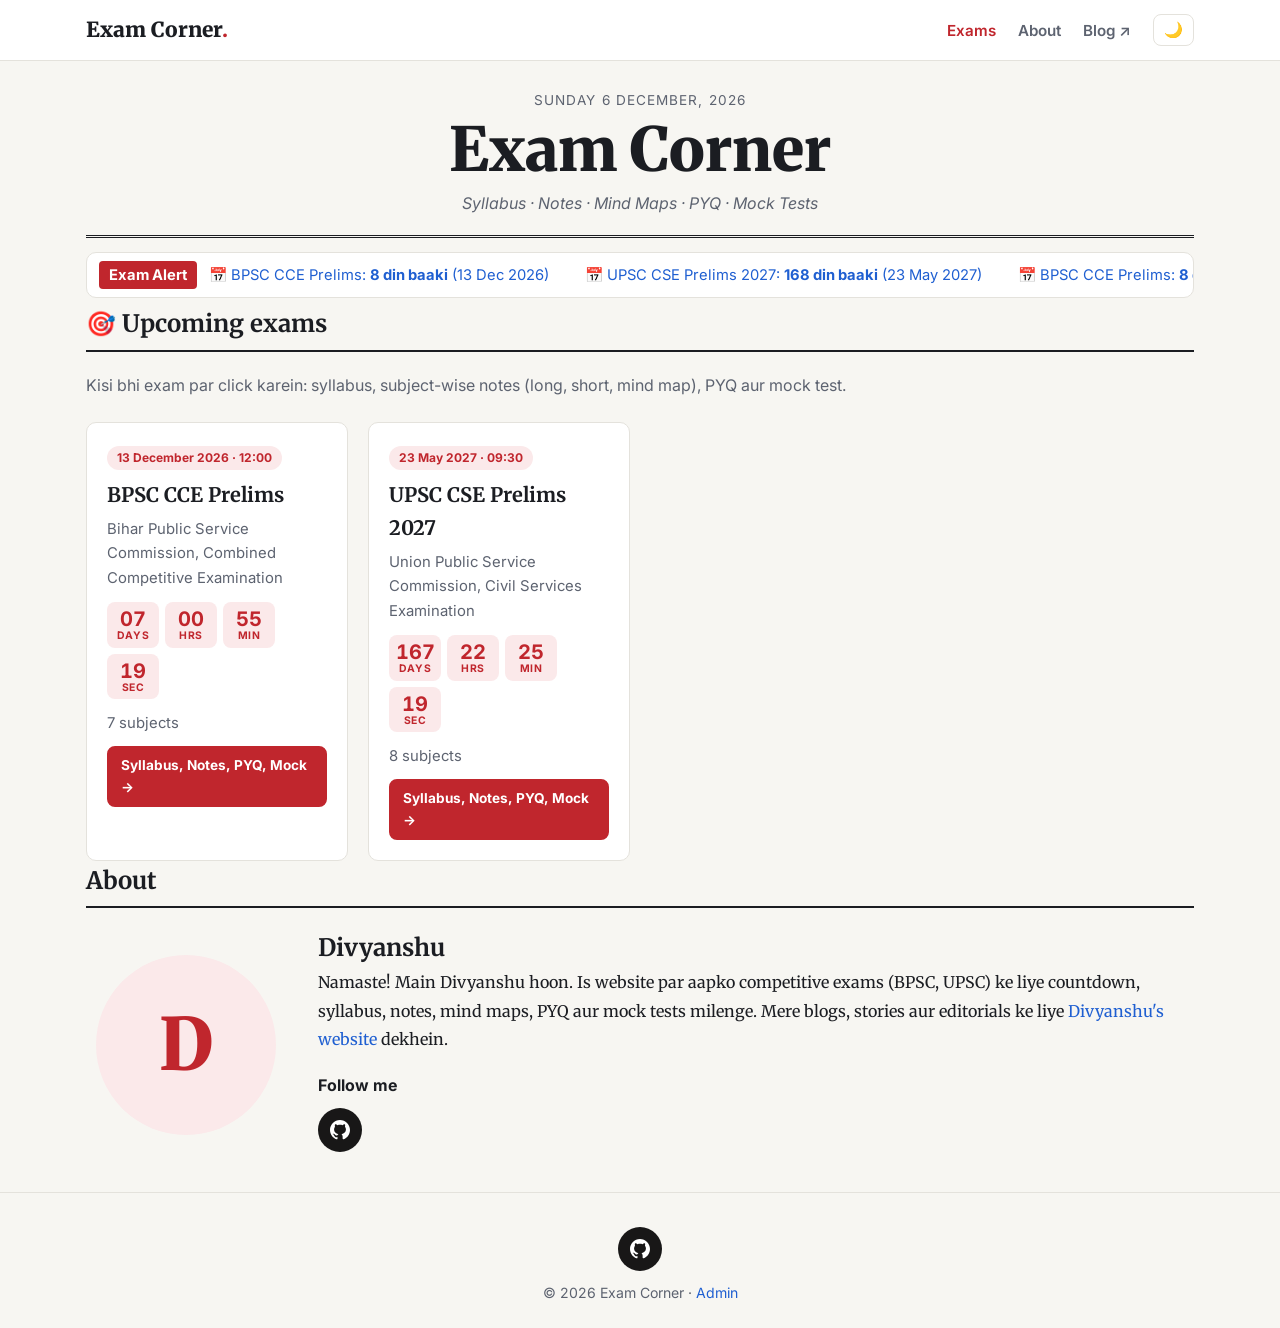
==== index.html @ 0c852ae3 "Add Exam Corner as its own website Moved from the DIVYANSHU repo: exam countdowns, syllabus, subject" ====
<!DOCTYPE html>
<html lang="en">
<head>
  <meta charset="UTF-8" />
  <meta name="viewport" content="width=device-width, initial-scale=1.0" />
  <title>Home</title>
  <meta name="description" content="Exam Corner: competitive exams ka countdown, syllabus, subject-wise notes, mind maps, PYQs aur mock tests." />
  <link rel="preconnect" href="https://fonts.googleapis.com" />
  <link href="https://fonts.googleapis.com/css2?family=Inter:wght@400;500;600;700;800&family=Merriweather:wght@400;700;900&display=swap" rel="stylesheet" />
  <link rel="stylesheet" href="css/style.css" />
</head>
<body>
  <div id="site-header"></div>

  <main>
    <div class="container">
      <div class="masthead" id="masthead"></div>
      <div class="ticker" id="ticker"></div>
    </div>

    <section class="container">
      <div class="section-head"><h2>🎯 Upcoming exams</h2></div>
      <p class="page-sub">Kisi bhi exam par click karein: syllabus, subject-wise notes (long, short, mind map), PYQ aur mock test.</p>
      <div class="grid" id="upcoming"></div>
    </section>

    <section class="container hidden" id="past-wrap">
      <div class="section-head"><h2>Past exams</h2></div>
      <div class="grid" id="past"></div>
    </section>

    <section class="container" id="about">
      <div class="section-head"><h2>About</h2></div>
      <div class="about">
        <div class="avatar" id="avatar"></div>
        <div>
          <h3 id="about-name" style="font-family:var(--serif);font-size:1.5rem"></h3>
          <div class="prose" id="about-text" style="font-size:1rem"></div>
          <h4 style="margin-top:12px">Follow me</h4>
          <div class="socials" id="about-socials"></div>
        </div>
      </div>
    </section>
  </main>

  <div id="site-footer"></div>

  <script src="js/vendor/marked.umd.js"></script>
  <script src="js/vendor/purify.min.js"></script>
  <script src="js/config.js"></script>
  <script src="js/icons.js"></script>
  <script src="js/common.js"></script>
  <script src="js/home.js"></script>
</body>
</html>
---- css/style.css ----
:root {
  --bg: #f7f6f2;
  --surface: #ffffff;
  --text: #1b1d22;
  --muted: #5d6370;
  --accent: #c0262d;
  --accent-soft: #fbe9ea;
  --link: #1f5fd1;
  --border: #e4e2dc;
  --ok: #1e8e4e;
  --ok-soft: #e3f4ea;
  --pick-soft: #e8f0fe;
  --bad: #c0262d;
  --warn: #b7791f;
  --radius: 10px;
  --max: 1140px;
  --serif: "Merriweather", Georgia, "Times New Roman", serif;
  --sans: "Inter", system-ui, -apple-system, "Segoe UI", Roboto, "Noto Sans Devanagari", sans-serif;
}

[data-theme="dark"] {
  --bg: #121318;
  --surface: #1b1d24;
  --text: #e9e9ec;
  --muted: #a0a5b1;
  --accent: #ff5a60;
  --accent-soft: #3a1d20;
  --link: #79a6ff;
  --border: #2c2f38;
  --ok: #4cc47f;
  --ok-soft: #173325;
  --pick-soft: #1d2a44;
}

* { box-sizing: border-box; margin: 0; padding: 0; }
html { scroll-behavior: smooth; }
body {
  font-family: var(--sans);
  background: var(--bg);
  color: var(--text);
  line-height: 1.65;
  overflow-x: hidden;
}
a { color: var(--link); text-decoration: none; }
a:hover { text-decoration: underline; }
img { max-width: 100%; height: auto; }
.container { max-width: var(--max); margin: 0 auto; padding: 0 16px; }
.hidden { display: none !important; }
.muted { color: var(--muted); }
.center { justify-content: center; text-align: center; }

/* ---------- Header ---------- */
.topbar { position: sticky; top: 0; z-index: 20; background: var(--surface); border-bottom: 1px solid var(--border); }
.nav { display: flex; align-items: center; justify-content: space-between; height: 60px; }
.logo { font-family: var(--serif); font-weight: 900; font-size: 1.3rem; color: var(--text); }
.logo span { color: var(--accent); }
.logo:hover { text-decoration: none; }
.nav-links { display: flex; gap: 22px; list-style: none; align-items: center; }
.nav-links a { color: var(--muted); font-weight: 600; font-size: 0.95rem; }
.nav-links a:hover, .nav-links a.active { color: var(--accent); text-decoration: none; }
.icon-btn {
  background: var(--surface); border: 1px solid var(--border); color: var(--text);
  border-radius: 8px; padding: 6px 10px; cursor: pointer; font-size: 0.95rem; font-weight: 600;
}
.menu-toggle { display: none; }
@media (max-width: 760px) {
  .menu-toggle { display: inline-block; }
  .nav-links {
    display: none; position: absolute; top: 60px; left: 0; right: 0; flex-direction: column; gap: 0;
    background: var(--surface); border-bottom: 1px solid var(--border);
  }
  .nav-links.open { display: flex; }
  .nav-links li { width: 100%; text-align: center; padding: 12px 0; }
}

/* ---------- Masthead (newspaper style) ---------- */
.masthead { text-align: center; padding: 28px 0 18px; border-bottom: 3px double var(--text); margin-bottom: 8px; }
.masthead .date { color: var(--muted); font-size: 0.85rem; text-transform: uppercase; letter-spacing: 0.08em; }
.masthead h1 { font-family: var(--serif); font-size: clamp(2.2rem, 7vw, 3.8rem); font-weight: 900; line-height: 1.1; margin: 6px 0; }
.masthead p { color: var(--muted); font-style: italic; }

.ticker {
  display: flex; align-items: center; gap: 12px; overflow: hidden; white-space: nowrap;
  background: var(--surface); border: 1px solid var(--border); border-radius: var(--radius);
  padding: 8px 12px; margin: 14px 0 6px; font-size: 0.92rem;
}
.ticker .label { background: var(--accent); color: #fff; font-weight: 700; padding: 2px 10px; border-radius: 4px; flex-shrink: 0; }
.ticker .track { display: flex; gap: 36px; animation: scroll 28s linear infinite; }
.ticker:hover .track { animation-play-state: paused; }
@keyframes scroll { from { transform: translateX(0); } to { transform: translateX(-50%); } }
@media (prefers-reduced-motion: reduce) { .ticker .track { animation: none; } }

/* ---------- Sections ---------- */
section { padding: 34px 0; }
.section-head { display: flex; align-items: baseline; justify-content: space-between; gap: 12px;
  border-bottom: 2px solid var(--text); padding-bottom: 6px; margin-bottom: 20px; }
.section-head h2 { font-family: var(--serif); font-size: 1.5rem; }
.section-head a { font-weight: 600; font-size: 0.9rem; white-space: nowrap; }
.page-title { font-family: var(--serif); font-size: clamp(1.8rem, 5vw, 2.4rem); line-height: 1.2; margin-bottom: 6px; }
.page-sub { color: var(--muted); margin-bottom: 24px; }

.grid { display: grid; grid-template-columns: repeat(auto-fill, minmax(260px, 1fr)); gap: 20px; }

.kicker { color: var(--accent); font-weight: 800; font-size: 0.75rem; text-transform: uppercase; letter-spacing: 0.08em; }
.meta { color: var(--muted); font-size: 0.85rem; }

/* ---------- Story cards ---------- */
.story { display: block; color: inherit; }
.story:hover { text-decoration: none; }
.story:hover h3, .story:hover h2 { color: var(--accent); }
.story h3 { font-family: var(--serif); font-size: 1.12rem; line-height: 1.35; margin: 4px 0 6px; }
.story p { color: var(--muted); font-size: 0.93rem; }
.thumb {
  width: 100%; aspect-ratio: 16 / 9; object-fit: cover; border-radius: 8px; margin-bottom: 10px;
  background: var(--accent-soft); display: flex; align-items: center; justify-content: center;
  font-family: var(--serif); font-size: 2.2rem; font-weight: 900; color: var(--accent);
}

.lead { display: grid; grid-template-columns: 1.7fr 1fr; gap: 28px; padding-bottom: 8px; }
.lead > .story { border-bottom: 1px solid var(--border); padding-bottom: 20px; }
.lead .story h2 { font-family: var(--serif); font-size: clamp(1.5rem, 4vw, 2.2rem); line-height: 1.2; margin: 6px 0 10px; }
.lead .story p { font-size: 1.05rem; }
.headlines { display: flex; flex-direction: column; }
.headlines .story { padding: 12px 0; border-bottom: 1px solid var(--border); }
.headlines .story:first-child { padding-top: 0; }
.headlines .story h3 { font-size: 1rem; }
@media (max-width: 760px) { .lead { grid-template-columns: 1fr; } }

.list-item { display: grid; grid-template-columns: 1fr 180px; gap: 18px; padding: 18px 0; border-bottom: 1px solid var(--border); }
.list-item .thumb { margin: 0; font-size: 1.6rem; }
@media (max-width: 560px) { .list-item { grid-template-columns: 1fr 100px; } }

/* ---------- Generic card ---------- */
.card {
  display: block; color: inherit; background: var(--surface); border: 1px solid var(--border);
  border-radius: var(--radius); padding: 20px; transition: transform 0.15s, box-shadow 0.15s;
}
a.card:hover { text-decoration: none; transform: translateY(-2px); box-shadow: 0 8px 22px rgba(0, 0, 0, 0.08); }
.card h3 { font-size: 1.1rem; margin-bottom: 6px; }
.card p { color: var(--muted); font-size: 0.93rem; }

.tag {
  display: inline-block; background: var(--accent-soft); color: var(--accent); font-size: 0.75rem; font-weight: 700;
  padding: 2px 10px; border-radius: 999px;
}

/* ---------- Buttons, tabs, inputs ---------- */
.btn {
  display: inline-flex; align-items: center; gap: 6px; padding: 10px 20px; border-radius: 8px; font-weight: 700;
  background: var(--accent); color: #fff; border: 2px solid var(--accent); cursor: pointer; font-size: 0.95rem; font-family: inherit;
}
.btn:hover { text-decoration: none; opacity: 0.92; }
.btn.outline { background: transparent; color: var(--accent); }
.btn.small { padding: 6px 12px; font-size: 0.85rem; }
.btn.ghost { background: var(--surface); color: var(--text); border-color: var(--border); }
.btn:disabled { opacity: 0.5; cursor: not-allowed; }

.tabs { display: flex; gap: 8px; flex-wrap: wrap; margin-bottom: 18px; }
.tab {
  padding: 7px 16px; border: 1px solid var(--border); border-radius: 999px; background: var(--surface);
  color: var(--muted); cursor: pointer; font-size: 0.9rem; font-weight: 600; font-family: inherit;
}
.tab.active { background: var(--accent); color: #fff; border-color: var(--accent); }
.tab .count { opacity: 0.75; font-weight: 500; margin-left: 4px; }

.toolbar { display: flex; flex-wrap: wrap; gap: 12px; margin-bottom: 20px; align-items: center; }
input, select, textarea {
  padding: 10px 12px; border: 1px solid var(--border); border-radius: 8px; background: var(--surface);
  color: var(--text); font: inherit; font-size: 0.95rem; width: 100%;
}
.toolbar input[type="search"] { flex: 1; min-width: 200px; width: auto; }
textarea { min-height: 120px; resize: vertical; line-height: 1.55; }
label { font-weight: 600; font-size: 0.9rem; display: block; margin-bottom: 4px; }
.field { margin-bottom: 14px; }
.row { display: grid; grid-template-columns: repeat(auto-fit, minmax(180px, 1fr)); gap: 14px; }
.empty { color: var(--muted); text-align: center; padding: 36px 0; }

/* ---------- Social links ---------- */
.socials { display: flex; flex-wrap: wrap; gap: 10px; margin: 10px 0; }
.social {
  width: 44px; height: 44px; border-radius: 50%; display: inline-flex; align-items: center; justify-content: center;
  background: var(--brand); color: #fff; transition: transform 0.15s;
}
[data-theme="dark"] .social[style*="#000000"], [data-theme="dark"] .social[style*="#181717"] { background: #3a3d46; }
.social svg { width: 20px; height: 20px; }
.social:hover { transform: translateY(-2px) scale(1.06); text-decoration: none; }

.follow { background: var(--surface); border: 1px solid var(--border); border-radius: var(--radius); padding: 22px; text-align: center; }
.follow h3 { font-family: var(--serif); margin-bottom: 4px; }

/* ---------- About ---------- */
.about { display: grid; grid-template-columns: 200px 1fr; gap: 32px; align-items: center; }
.avatar {
  width: 180px; aspect-ratio: 1; border-radius: 50%; background: var(--accent-soft); color: var(--accent);
  display: flex; align-items: center; justify-content: center; font-family: var(--serif); font-size: 4.5rem; font-weight: 900;
  margin: 0 auto; overflow: hidden;
}
.avatar img { width: 100%; height: 100%; object-fit: cover; }
@media (max-width: 680px) { .about { grid-template-columns: 1fr; text-align: center; } .about .socials { justify-content: center; } }

/* ---------- Countdown ---------- */
.countdown { display: flex; gap: 6px; flex-wrap: wrap; }
.cd-box {
  display: inline-flex; flex-direction: column; align-items: center; min-width: 52px; padding: 6px 4px;
  background: var(--accent-soft); color: var(--accent); border-radius: 8px; line-height: 1.1;
}
.cd-box b { font-size: 1.25rem; font-variant-numeric: tabular-nums; }
.cd-box small { font-size: 0.65rem; text-transform: uppercase; font-weight: 700; letter-spacing: 0.05em; }
.countdown.big .cd-box { min-width: 72px; padding: 10px 6px; }
.countdown.big .cd-box b { font-size: 2rem; }
.cd-done { color: var(--ok); font-weight: 700; }

.exam-card h3 { font-family: var(--serif); font-size: 1.25rem; }
.exam-card .countdown { margin: 12px 0; }
.exam-hero { background: var(--surface); border: 1px solid var(--border); border-radius: var(--radius); padding: 24px; margin-bottom: 24px; }

/* ---------- Article / reader ---------- */
.reader { max-width: 740px; margin: 0 auto; padding: 32px 16px 48px; }
.reader h1 { font-family: var(--serif); font-size: clamp(1.8rem, 5.5vw, 2.6rem); line-height: 1.2; margin: 8px 0 12px; }
.reader .standfirst { font-size: 1.15rem; color: var(--muted); margin-bottom: 16px; font-family: var(--serif); }
.byline { display: flex; flex-wrap: wrap; justify-content: space-between; align-items: center; gap: 10px;
  border-top: 1px solid var(--border); border-bottom: 1px solid var(--border); padding: 10px 0; margin-bottom: 24px; }
.byline .tools { display: flex; gap: 6px; }
.cover { width: 100%; border-radius: var(--radius); margin-bottom: 24px; }
.breadcrumb { font-size: 0.85rem; color: var(--muted); margin-bottom: 8px; }

.prose { font-family: var(--serif); font-size: 1.08rem; line-height: 1.8; overflow-wrap: anywhere; }
.prose h1, .prose h2, .prose h3 { font-family: var(--sans); line-height: 1.3; margin: 1.6em 0 0.5em; }
.prose h2 { font-size: 1.4em; }
.prose h3 { font-size: 1.18em; }
.prose p, .prose ul, .prose ol, .prose blockquote, .prose table, .prose pre, .prose details { margin-bottom: 1.1em; }
.prose ul, .prose ol { padding-left: 1.5em; }
.prose li { margin-bottom: 0.3em; }
.prose img { border-radius: 8px; display: block; margin: 1em auto; }
.prose blockquote { border-left: 4px solid var(--accent); background: var(--accent-soft); padding: 12px 16px; border-radius: 0 8px 8px 0; }
.prose blockquote p:last-child { margin-bottom: 0; }
.prose table { border-collapse: collapse; width: 100%; font-family: var(--sans); font-size: 0.92em; display: block; overflow-x: auto; }
.prose th, .prose td { border: 1px solid var(--border); padding: 8px 10px; text-align: left; }
.prose th { background: var(--accent-soft); }
.prose code { background: var(--accent-soft); padding: 1px 5px; border-radius: 4px; font-size: 0.9em; }
.prose pre { background: var(--surface); border: 1px solid var(--border); padding: 12px; border-radius: 8px; overflow-x: auto; }
.prose hr { border: 0; border-top: 1px solid var(--border); margin: 2em 0; }
.prose details { border: 1px solid var(--border); border-radius: 8px; padding: 8px 14px; background: var(--surface); font-family: var(--sans); font-size: 0.95em; }
.prose summary { cursor: pointer; font-weight: 700; color: var(--ok); }
.prose details[open] summary { margin-bottom: 8px; }

.share { display: flex; flex-wrap: wrap; gap: 8px; align-items: center; margin: 28px 0; }
.share .social { width: 38px; height: 38px; }
.share .social svg { width: 17px; height: 17px; }

.mindmap { width: 100%; height: 70vh; min-height: 420px; border: 1px solid var(--border); border-radius: var(--radius); background: var(--surface); }
.mindmap-wrap { margin-bottom: 20px; }

/* ---------- Mock test ---------- */
.mock { max-width: 860px; margin: 0 auto; padding: 28px 16px 48px; }
.mock-bar { position: sticky; top: 60px; z-index: 5; display: flex; justify-content: space-between; align-items: center; gap: 10px;
  background: var(--surface); border: 1px solid var(--border); border-radius: var(--radius); padding: 10px 14px; margin-bottom: 16px; }
.timer { font-weight: 800; font-variant-numeric: tabular-nums; font-size: 1.1rem; }
.timer.low { color: var(--bad); }
.question { background: var(--surface); border: 1px solid var(--border); border-radius: var(--radius); padding: 22px; margin-bottom: 16px; }
.question .qtext { font-size: 1.08rem; font-weight: 600; margin-bottom: 14px; }
.question .qtext p { margin-bottom: 6px; }
.option {
  display: flex; gap: 10px; align-items: flex-start; padding: 11px 14px; border: 1px solid var(--border); border-radius: 8px;
  margin-bottom: 8px; cursor: pointer; font-weight: 500;
}
.option:hover { border-color: var(--link); }
.option input { width: auto; margin-top: 5px; }
.option.picked { border-color: var(--link); background: var(--pick-soft); }
.option.correct { border-color: var(--ok); background: var(--ok-soft); }
.option.wrong { border-color: var(--bad); background: var(--accent-soft); }
.palette { display: flex; flex-wrap: wrap; gap: 6px; margin: 14px 0; }
.palette button {
  width: 38px; height: 38px; border-radius: 8px; border: 1px solid var(--border); background: var(--surface);
  color: var(--text); font-weight: 700; cursor: pointer; font-family: inherit;
}
.palette button.answered { background: var(--ok); color: #fff; border-color: var(--ok); }
.palette button.marked { box-shadow: inset 0 0 0 3px var(--warn); }
.palette button.current { outline: 2px solid var(--accent); outline-offset: 2px; }
.score { display: grid; grid-template-columns: repeat(auto-fit, minmax(130px, 1fr)); gap: 12px; margin: 18px 0; }
.score div { background: var(--surface); border: 1px solid var(--border); border-radius: var(--radius); padding: 14px; text-align: center; }
.score b { display: block; font-size: 1.6rem; }
.explain { margin-top: 10px; padding: 10px 14px; border-radius: 8px; background: var(--ok-soft); font-size: 0.93rem; }

/* ---------- Admin ---------- */
.admin { max-width: 980px; margin: 0 auto; padding: 28px 16px 60px; }
.panel { background: var(--surface); border: 1px solid var(--border); border-radius: var(--radius); padding: 22px; margin-bottom: 20px; }
.panel h2 { font-size: 1.25rem; margin-bottom: 12px; }
.admin-list { list-style: none; }
.admin-list li { display: flex; justify-content: space-between; align-items: center; gap: 12px; padding: 10px 0; border-bottom: 1px solid var(--border); }
.admin-list li .actions { display: flex; gap: 6px; flex-shrink: 0; }
.editor-tools { display: flex; flex-wrap: wrap; gap: 4px; padding: 6px; border: 1px solid var(--border); border-bottom: 0; border-radius: 8px 8px 0 0; background: var(--bg); }
.editor-tools button { padding: 4px 9px; font-size: 0.85rem; }
.editor-tools + textarea { border-radius: 0 0 8px 8px; min-height: 340px; font-family: ui-monospace, Menlo, Consolas, monospace; font-size: 0.9rem; }
.preview { border: 1px dashed var(--border); border-radius: 8px; padding: 16px; min-height: 340px; }
.status { padding: 10px 14px; border-radius: 8px; margin-bottom: 16px; font-weight: 600; }
.status.ok { background: var(--ok-soft); color: var(--ok); }
.status.err { background: var(--accent-soft); color: var(--bad); }
.status.info { background: var(--bg); color: var(--muted); border: 1px solid var(--border); }
.qbuild { border: 1px solid var(--border); border-radius: 8px; padding: 14px; margin-bottom: 12px; background: var(--bg); }
.qbuild .opts { display: grid; grid-template-columns: auto 1fr; gap: 6px 8px; align-items: center; margin: 8px 0; }
.qbuild .opts input[type="radio"] { width: auto; }
.help { font-size: 0.85rem; color: var(--muted); margin-top: 4px; }
.help ol { padding-left: 20px; }
.subject-row { display: flex; gap: 8px; margin-bottom: 6px; }

/* ---------- Footer ---------- */
footer { border-top: 1px solid var(--border); padding: 24px 0; text-align: center; color: var(--muted); font-size: 0.88rem; margin-top: 30px; }

@media print {
  #site-header, #site-footer, .byline .tools, .share, .no-print { display: none !important; }
  body { background: #fff; color: #000; }
}
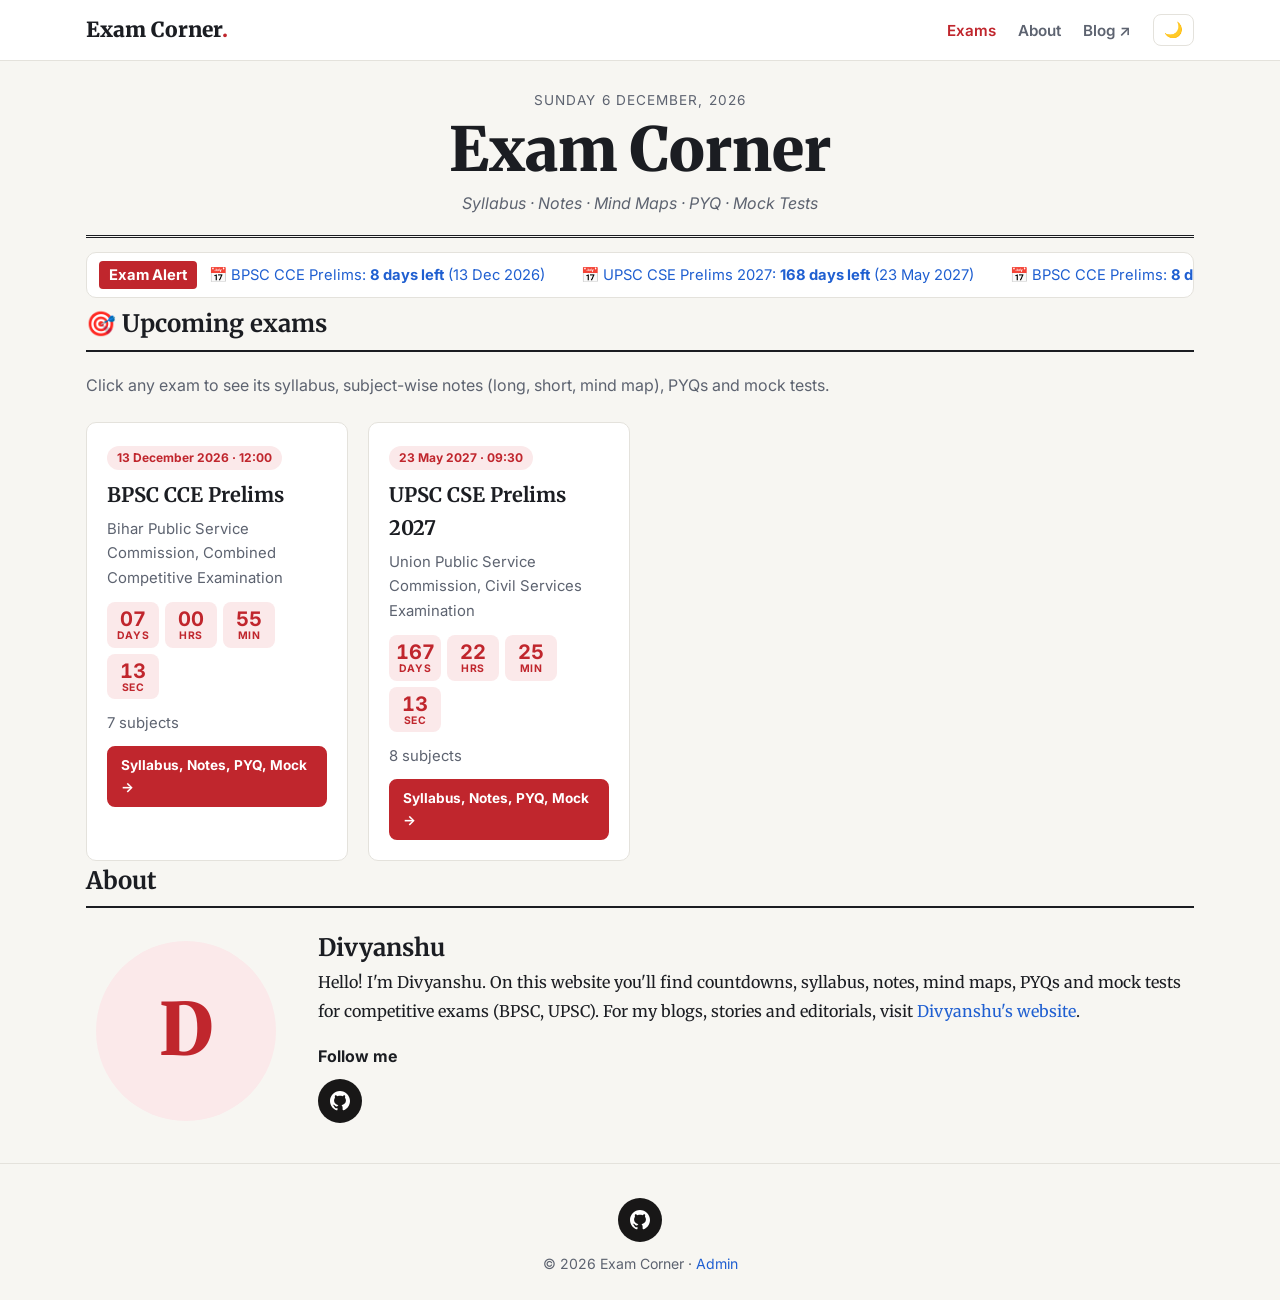
==== commit bd7d8ecd: "Switch all site and admin text to English Also version the CSS/JS links so browsers load fresh files" ====
--- a/index.html
+++ b/index.html
@@ -4,10 +4,10 @@
   <meta charset="UTF-8" />
   <meta name="viewport" content="width=device-width, initial-scale=1.0" />
   <title>Home</title>
-  <meta name="description" content="Exam Corner: competitive exams ka countdown, syllabus, subject-wise notes, mind maps, PYQs aur mock tests." />
+  <meta name="description" content="Exam Corner: countdowns, syllabus, subject-wise notes, mind maps, PYQs and mock tests for competitive exams." />
   <link rel="preconnect" href="https://fonts.googleapis.com" />
   <link href="https://fonts.googleapis.com/css2?family=Inter:wght@400;500;600;700;800&family=Merriweather:wght@400;700;900&display=swap" rel="stylesheet" />
-  <link rel="stylesheet" href="css/style.css" />
+  <link rel="stylesheet" href="css/style.css?v=3" />
 </head>
 <body>
   <div id="site-header"></div>
@@ -20,7 +20,7 @@
 
     <section class="container">
       <div class="section-head"><h2>🎯 Upcoming exams</h2></div>
-      <p class="page-sub">Kisi bhi exam par click karein: syllabus, subject-wise notes (long, short, mind map), PYQ aur mock test.</p>
+      <p class="page-sub">Click any exam to see its syllabus, subject-wise notes (long, short, mind map), PYQs and mock tests.</p>
       <div class="grid" id="upcoming"></div>
     </section>
 
@@ -45,11 +45,11 @@
 
   <div id="site-footer"></div>
 
-  <script src="js/vendor/marked.umd.js"></script>
-  <script src="js/vendor/purify.min.js"></script>
-  <script src="js/config.js"></script>
-  <script src="js/icons.js"></script>
-  <script src="js/common.js"></script>
-  <script src="js/home.js"></script>
+  <script src="js/vendor/marked.umd.js?v=3"></script>
+  <script src="js/vendor/purify.min.js?v=3"></script>
+  <script src="js/config.js?v=3"></script>
+  <script src="js/icons.js?v=3"></script>
+  <script src="js/common.js?v=3"></script>
+  <script src="js/home.js?v=3"></script>
 </body>
 </html>
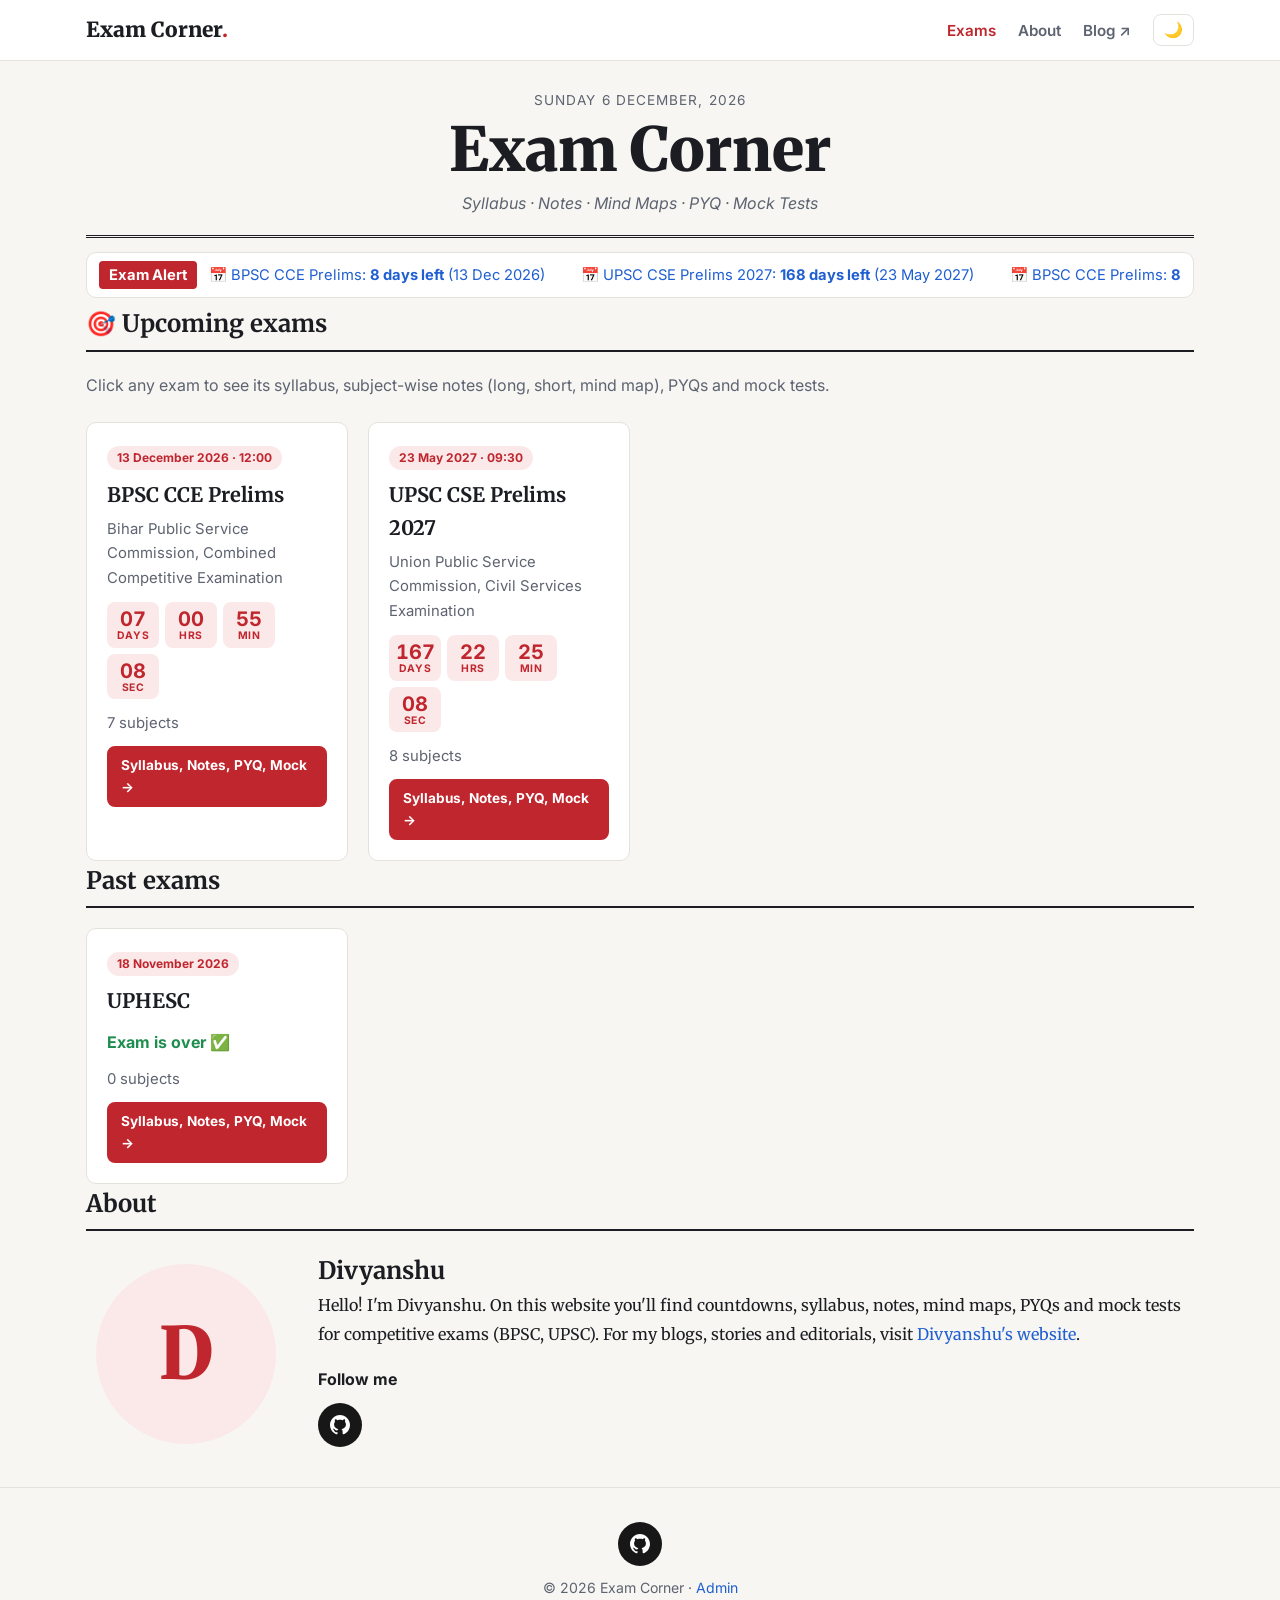
==== commit b70c0ddf: "Keep the moving exam ticker from sliding over the Exam Alert label Co-Authored-By: Claude Opus 5.5 <" ====
--- a/index.html
+++ b/index.html
@@ -7,7 +7,7 @@
   <meta name="description" content="Exam Corner: countdowns, syllabus, subject-wise notes, mind maps, PYQs and mock tests for competitive exams." />
   <link rel="preconnect" href="https://fonts.googleapis.com" />
   <link href="https://fonts.googleapis.com/css2?family=Inter:wght@400;500;600;700;800&family=Merriweather:wght@400;700;900&display=swap" rel="stylesheet" />
-  <link rel="stylesheet" href="css/style.css?v=3" />
+  <link rel="stylesheet" href="css/style.css?v=4" />
 </head>
 <body>
   <div id="site-header"></div>
@@ -45,11 +45,11 @@
 
   <div id="site-footer"></div>
 
-  <script src="js/vendor/marked.umd.js?v=3"></script>
-  <script src="js/vendor/purify.min.js?v=3"></script>
-  <script src="js/config.js?v=3"></script>
-  <script src="js/icons.js?v=3"></script>
-  <script src="js/common.js?v=3"></script>
-  <script src="js/home.js?v=3"></script>
+  <script src="js/vendor/marked.umd.js?v=4"></script>
+  <script src="js/vendor/purify.min.js?v=4"></script>
+  <script src="js/config.js?v=4"></script>
+  <script src="js/icons.js?v=4"></script>
+  <script src="js/common.js?v=4"></script>
+  <script src="js/home.js?v=4"></script>
 </body>
 </html>
--- a/css/style.css
+++ b/css/style.css
@@ -84,8 +84,9 @@
   background: var(--surface); border: 1px solid var(--border); border-radius: var(--radius);
   padding: 8px 12px; margin: 14px 0 6px; font-size: 0.92rem;
 }
-.ticker .label { background: var(--accent); color: #fff; font-weight: 700; padding: 2px 10px; border-radius: 4px; flex-shrink: 0; }
-.ticker .track { display: flex; gap: 36px; animation: scroll 28s linear infinite; }
+.ticker .label { background: var(--accent); color: #fff; font-weight: 700; padding: 2px 10px; border-radius: 4px; flex-shrink: 0; position: relative; z-index: 1; }
+.ticker .track-wrap { flex: 1; min-width: 0; overflow: hidden; }
+.ticker .track { display: flex; width: max-content; gap: 36px; animation: scroll 28s linear infinite; }
 .ticker:hover .track { animation-play-state: paused; }
 @keyframes scroll { from { transform: translateX(0); } to { transform: translateX(-50%); } }
 @media (prefers-reduced-motion: reduce) { .ticker .track { animation: none; } }
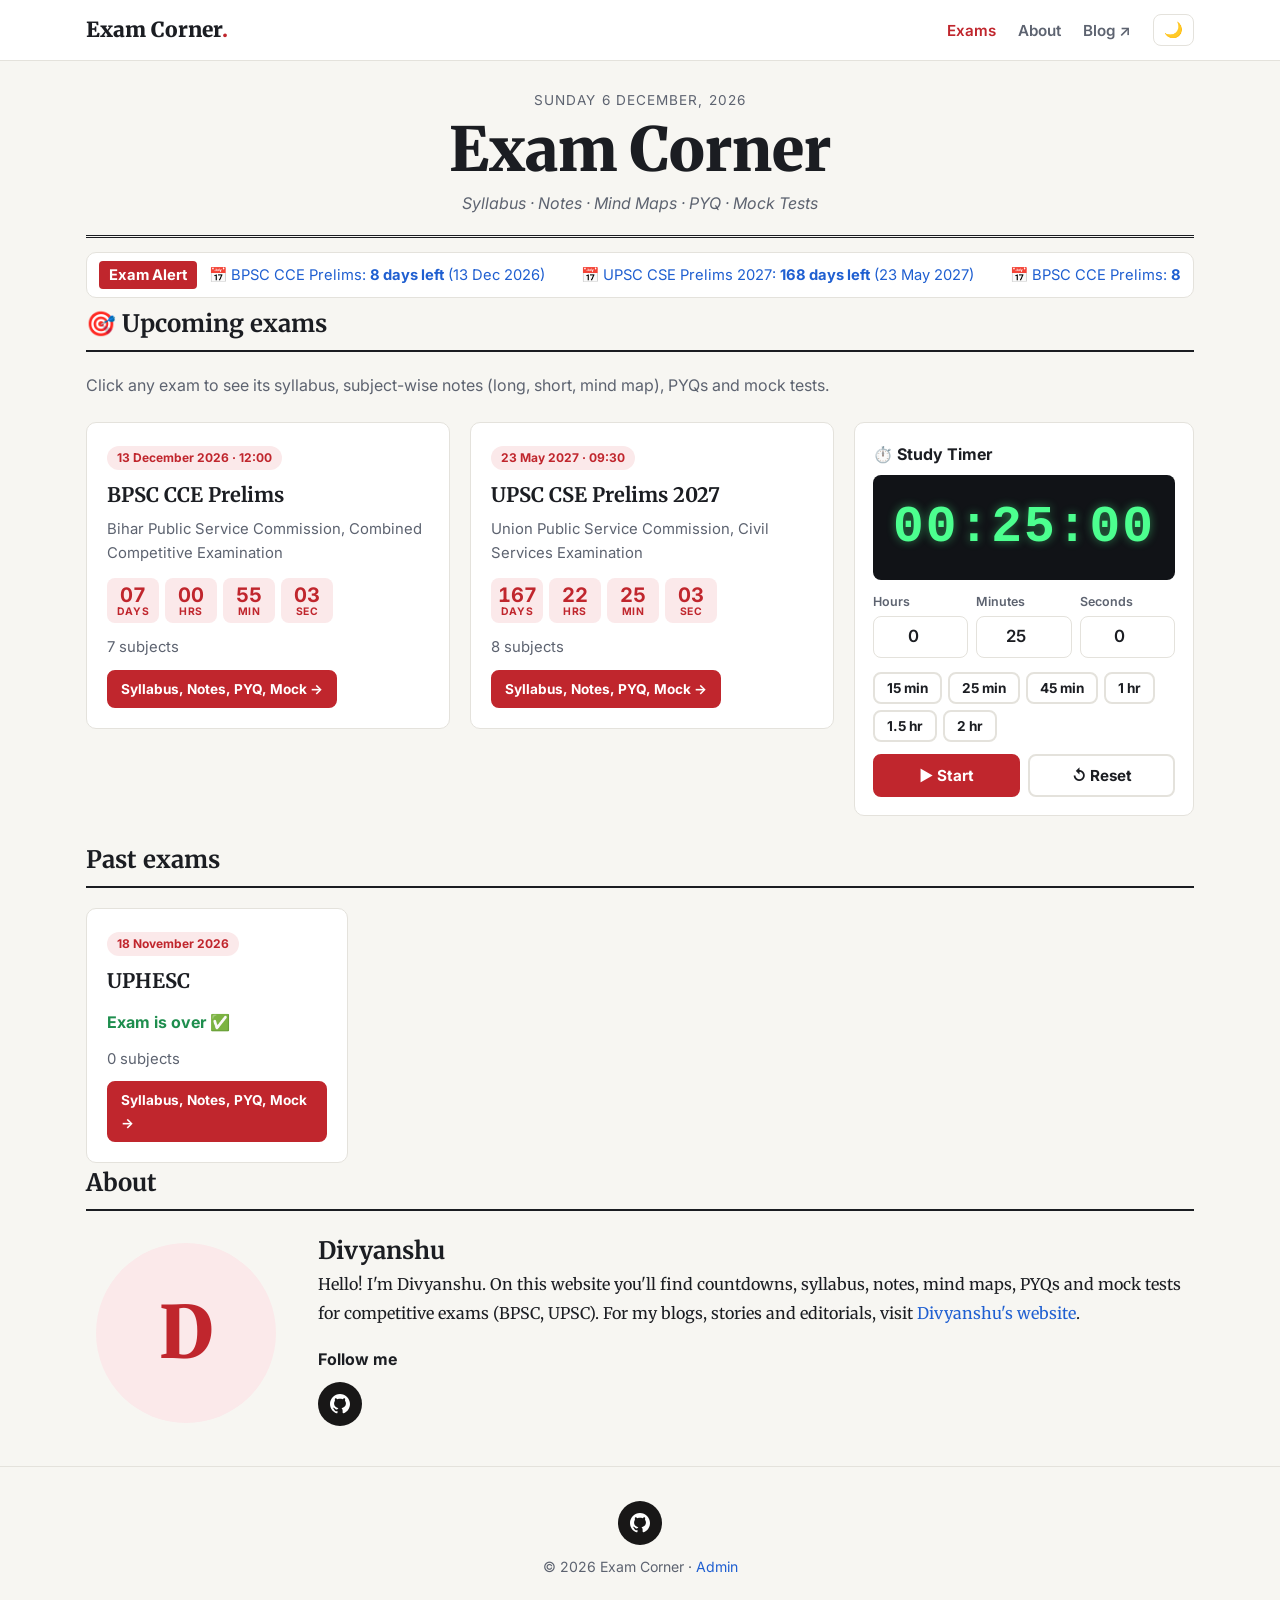
==== commit bd15d146: "Add a digital study timer to the home and exam pages Set hours/minutes/seconds or pick a preset, the" ====
--- a/index.html
+++ b/index.html
@@ -7,7 +7,7 @@
   <meta name="description" content="Exam Corner: countdowns, syllabus, subject-wise notes, mind maps, PYQs and mock tests for competitive exams." />
   <link rel="preconnect" href="https://fonts.googleapis.com" />
   <link href="https://fonts.googleapis.com/css2?family=Inter:wght@400;500;600;700;800&family=Merriweather:wght@400;700;900&display=swap" rel="stylesheet" />
-  <link rel="stylesheet" href="css/style.css?v=4" />
+  <link rel="stylesheet" href="css/style.css?v=5" />
 </head>
 <body>
   <div id="site-header"></div>
@@ -21,7 +21,10 @@
     <section class="container">
       <div class="section-head"><h2>🎯 Upcoming exams</h2></div>
       <p class="page-sub">Click any exam to see its syllabus, subject-wise notes (long, short, mind map), PYQs and mock tests.</p>
-      <div class="grid" id="upcoming"></div>
+      <div class="hero-row">
+        <div class="grid" id="upcoming"></div>
+        <div id="study-timer"></div>
+      </div>
     </section>
 
     <section class="container hidden" id="past-wrap">
@@ -45,11 +48,12 @@
 
   <div id="site-footer"></div>
 
-  <script src="js/vendor/marked.umd.js?v=4"></script>
-  <script src="js/vendor/purify.min.js?v=4"></script>
-  <script src="js/config.js?v=4"></script>
-  <script src="js/icons.js?v=4"></script>
-  <script src="js/common.js?v=4"></script>
-  <script src="js/home.js?v=4"></script>
+  <script src="js/vendor/marked.umd.js?v=5"></script>
+  <script src="js/vendor/purify.min.js?v=5"></script>
+  <script src="js/config.js?v=5"></script>
+  <script src="js/icons.js?v=5"></script>
+  <script src="js/common.js?v=5"></script>
+  <script src="js/timer.js?v=5"></script>
+  <script src="js/home.js?v=5"></script>
 </body>
 </html>
--- a/css/style.css
+++ b/css/style.css
@@ -312,3 +312,27 @@
   #site-header, #site-footer, .byline .tools, .share, .no-print { display: none !important; }
   body { background: #fff; color: #000; }
 }
+
+/* ---------- Study timer ---------- */
+.study-timer { background: var(--surface); border: 1px solid var(--border); border-radius: var(--radius); padding: 18px; }
+.st-head { display: flex; justify-content: space-between; align-items: center; gap: 8px; margin-bottom: 8px; }
+.st-label { font-size: 0.85rem; font-weight: 600; }
+.st-display {
+  font-family: ui-monospace, "SFMono-Regular", Menlo, Consolas, monospace; font-variant-numeric: tabular-nums;
+  font-size: clamp(2.2rem, 9vw, 3.2rem); font-weight: 800; letter-spacing: 0.04em; text-align: center;
+  background: #111317; color: #4cff8f; border-radius: 8px; padding: 10px 6px; margin-bottom: 12px;
+  text-shadow: 0 0 10px rgba(76, 255, 143, 0.45);
+}
+.st-display.low { color: #ffb84c; text-shadow: 0 0 10px rgba(255, 184, 76, 0.45); }
+.st-display.done { color: #ff5a60; text-shadow: 0 0 10px rgba(255, 90, 96, 0.5); animation: st-blink 1s steps(2, start) infinite; }
+@keyframes st-blink { to { visibility: hidden; } }
+@media (prefers-reduced-motion: reduce) { .st-display.done { animation: none; } }
+.st-set { display: grid; grid-template-columns: repeat(3, 1fr); gap: 8px; margin-bottom: 10px; }
+.st-set label { font-size: 0.78rem; font-weight: 600; color: var(--muted); display: flex; flex-direction: column; gap: 4px; }
+.st-set input { text-align: center; font-size: 1.05rem; padding: 6px; }
+.st-presets { display: flex; flex-wrap: wrap; gap: 6px; margin-bottom: 12px; }
+.st-actions { display: flex; gap: 8px; }
+.st-actions .btn { flex: 1; justify-content: center; }
+.hero-row { display: grid; grid-template-columns: 1fr minmax(260px, 340px); gap: 20px; align-items: start; margin-bottom: 24px; }
+.hero-row .exam-hero { margin-bottom: 0; }
+@media (max-width: 760px) { .hero-row { grid-template-columns: 1fr; } }
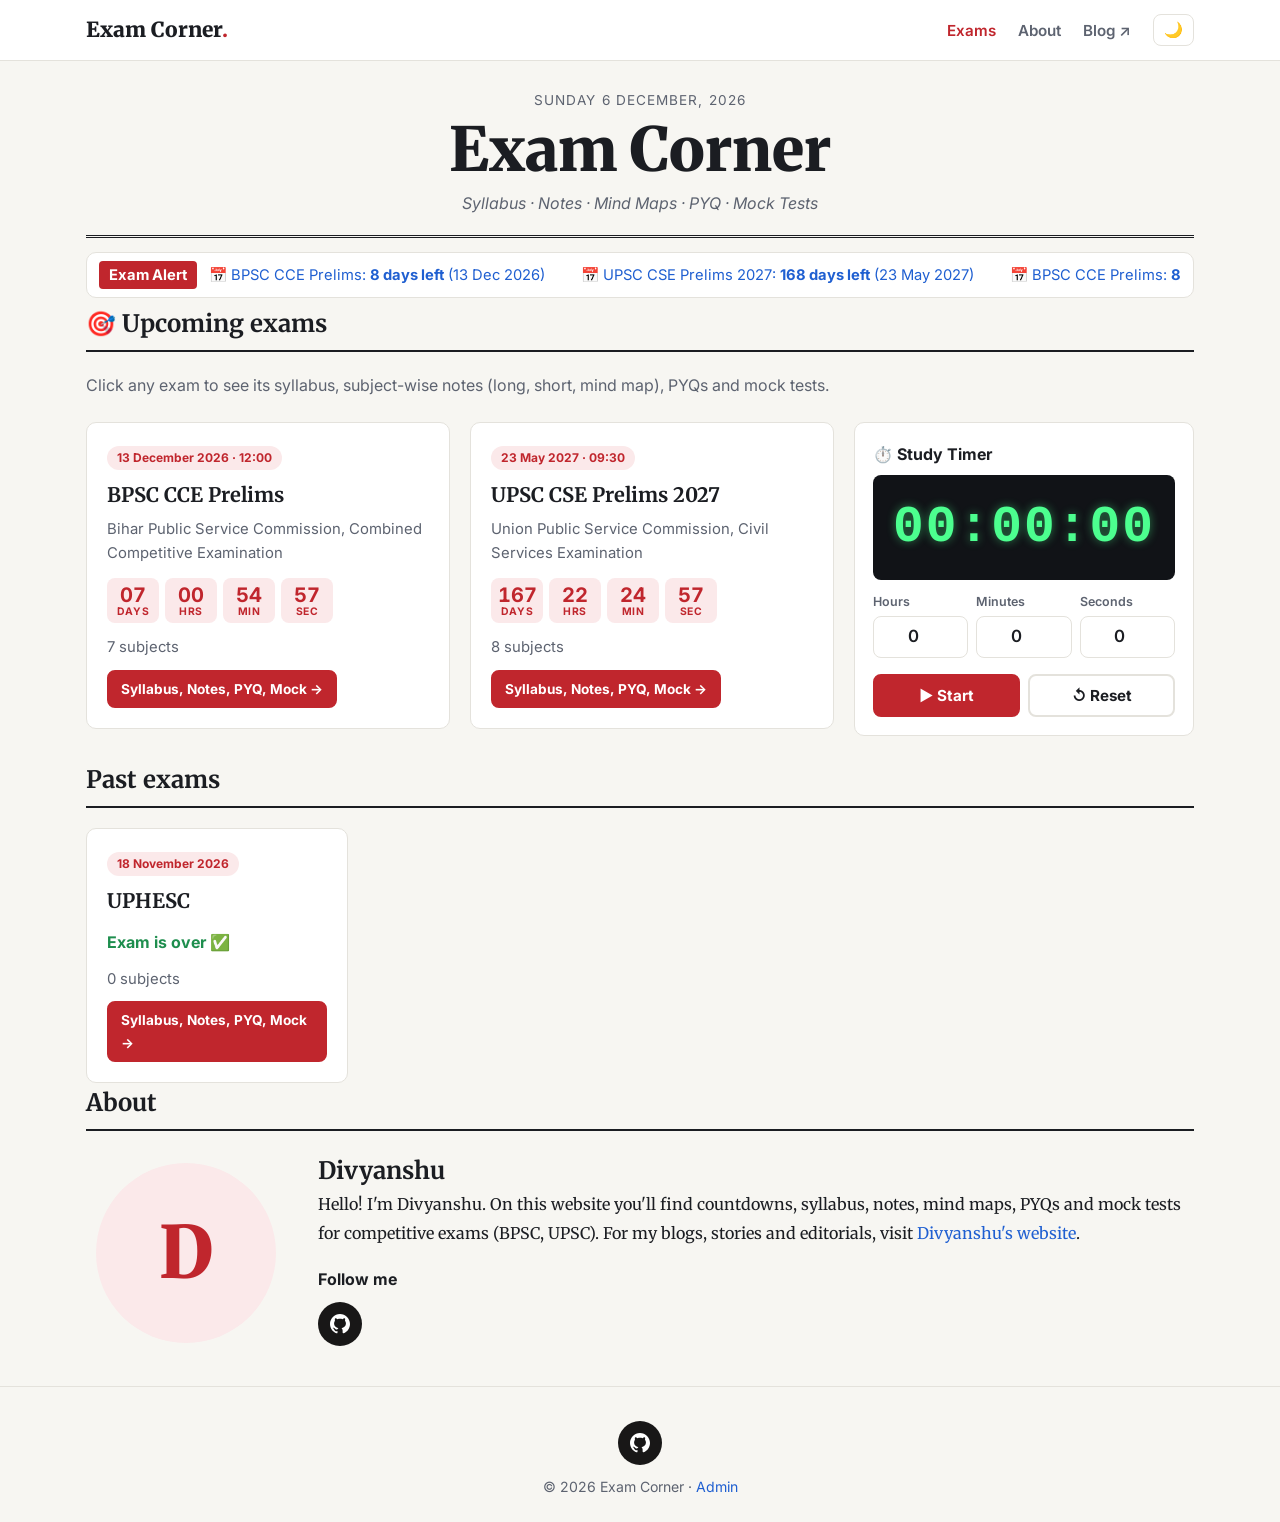
==== commit b0cbb308: "Remove the study timer presets; start from 00:00:00 Co-Authored-By: Claude Opus 5.5 <noreply@anthrop" ====
--- a/index.html
+++ b/index.html
@@ -7,7 +7,7 @@
   <meta name="description" content="Exam Corner: countdowns, syllabus, subject-wise notes, mind maps, PYQs and mock tests for competitive exams." />
   <link rel="preconnect" href="https://fonts.googleapis.com" />
   <link href="https://fonts.googleapis.com/css2?family=Inter:wght@400;500;600;700;800&family=Merriweather:wght@400;700;900&display=swap" rel="stylesheet" />
-  <link rel="stylesheet" href="css/style.css?v=5" />
+  <link rel="stylesheet" href="css/style.css?v=6" />
 </head>
 <body>
   <div id="site-header"></div>
@@ -48,12 +48,12 @@
 
   <div id="site-footer"></div>
 
-  <script src="js/vendor/marked.umd.js?v=5"></script>
-  <script src="js/vendor/purify.min.js?v=5"></script>
-  <script src="js/config.js?v=5"></script>
-  <script src="js/icons.js?v=5"></script>
-  <script src="js/common.js?v=5"></script>
-  <script src="js/timer.js?v=5"></script>
-  <script src="js/home.js?v=5"></script>
+  <script src="js/vendor/marked.umd.js?v=6"></script>
+  <script src="js/vendor/purify.min.js?v=6"></script>
+  <script src="js/config.js?v=6"></script>
+  <script src="js/icons.js?v=6"></script>
+  <script src="js/common.js?v=6"></script>
+  <script src="js/timer.js?v=6"></script>
+  <script src="js/home.js?v=6"></script>
 </body>
 </html>
--- a/css/style.css
+++ b/css/style.css
@@ -327,10 +327,9 @@
 .st-display.done { color: #ff5a60; text-shadow: 0 0 10px rgba(255, 90, 96, 0.5); animation: st-blink 1s steps(2, start) infinite; }
 @keyframes st-blink { to { visibility: hidden; } }
 @media (prefers-reduced-motion: reduce) { .st-display.done { animation: none; } }
-.st-set { display: grid; grid-template-columns: repeat(3, 1fr); gap: 8px; margin-bottom: 10px; }
+.st-set { display: grid; grid-template-columns: repeat(3, 1fr); gap: 8px; margin-bottom: 12px; }
 .st-set label { font-size: 0.78rem; font-weight: 600; color: var(--muted); display: flex; flex-direction: column; gap: 4px; }
 .st-set input { text-align: center; font-size: 1.05rem; padding: 6px; }
-.st-presets { display: flex; flex-wrap: wrap; gap: 6px; margin-bottom: 12px; }
 .st-actions { display: flex; gap: 8px; }
 .st-actions .btn { flex: 1; justify-content: center; }
 .hero-row { display: grid; grid-template-columns: 1fr minmax(260px, 340px); gap: 20px; align-items: start; margin-bottom: 24px; }
